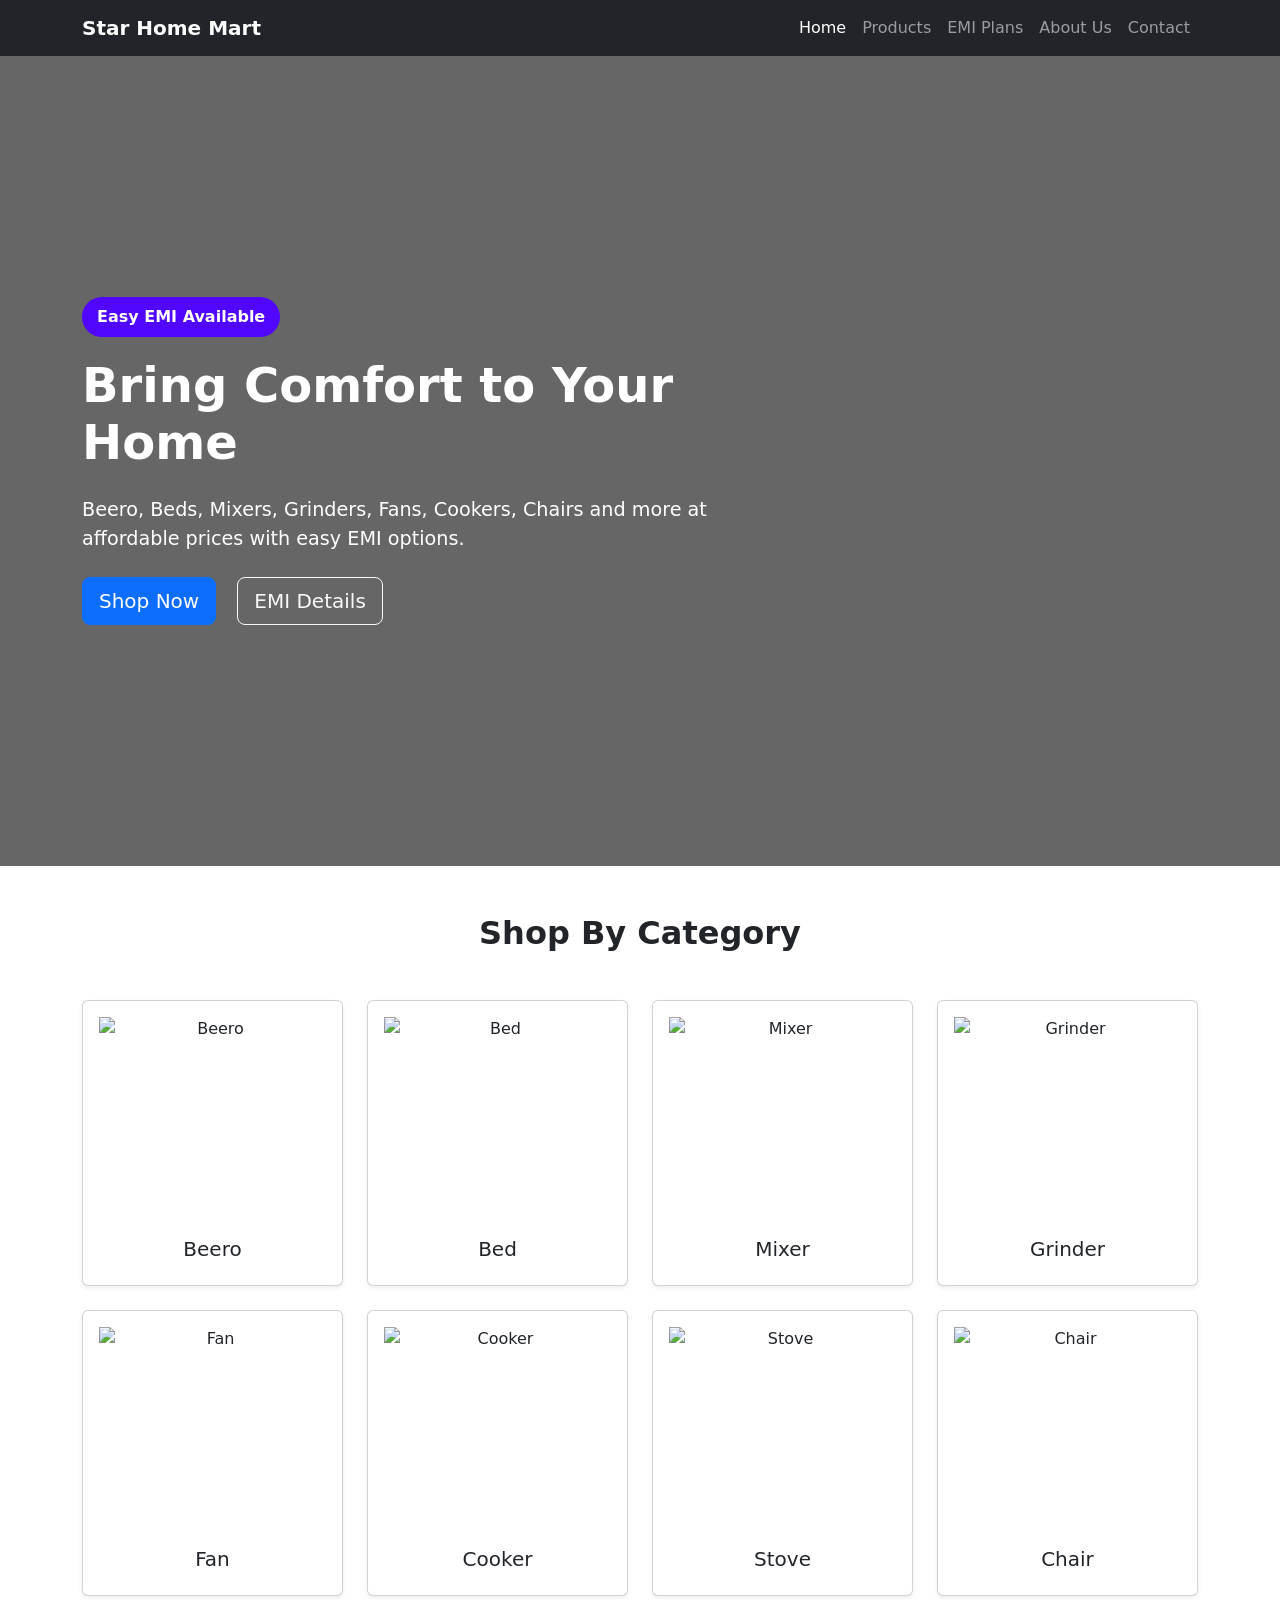
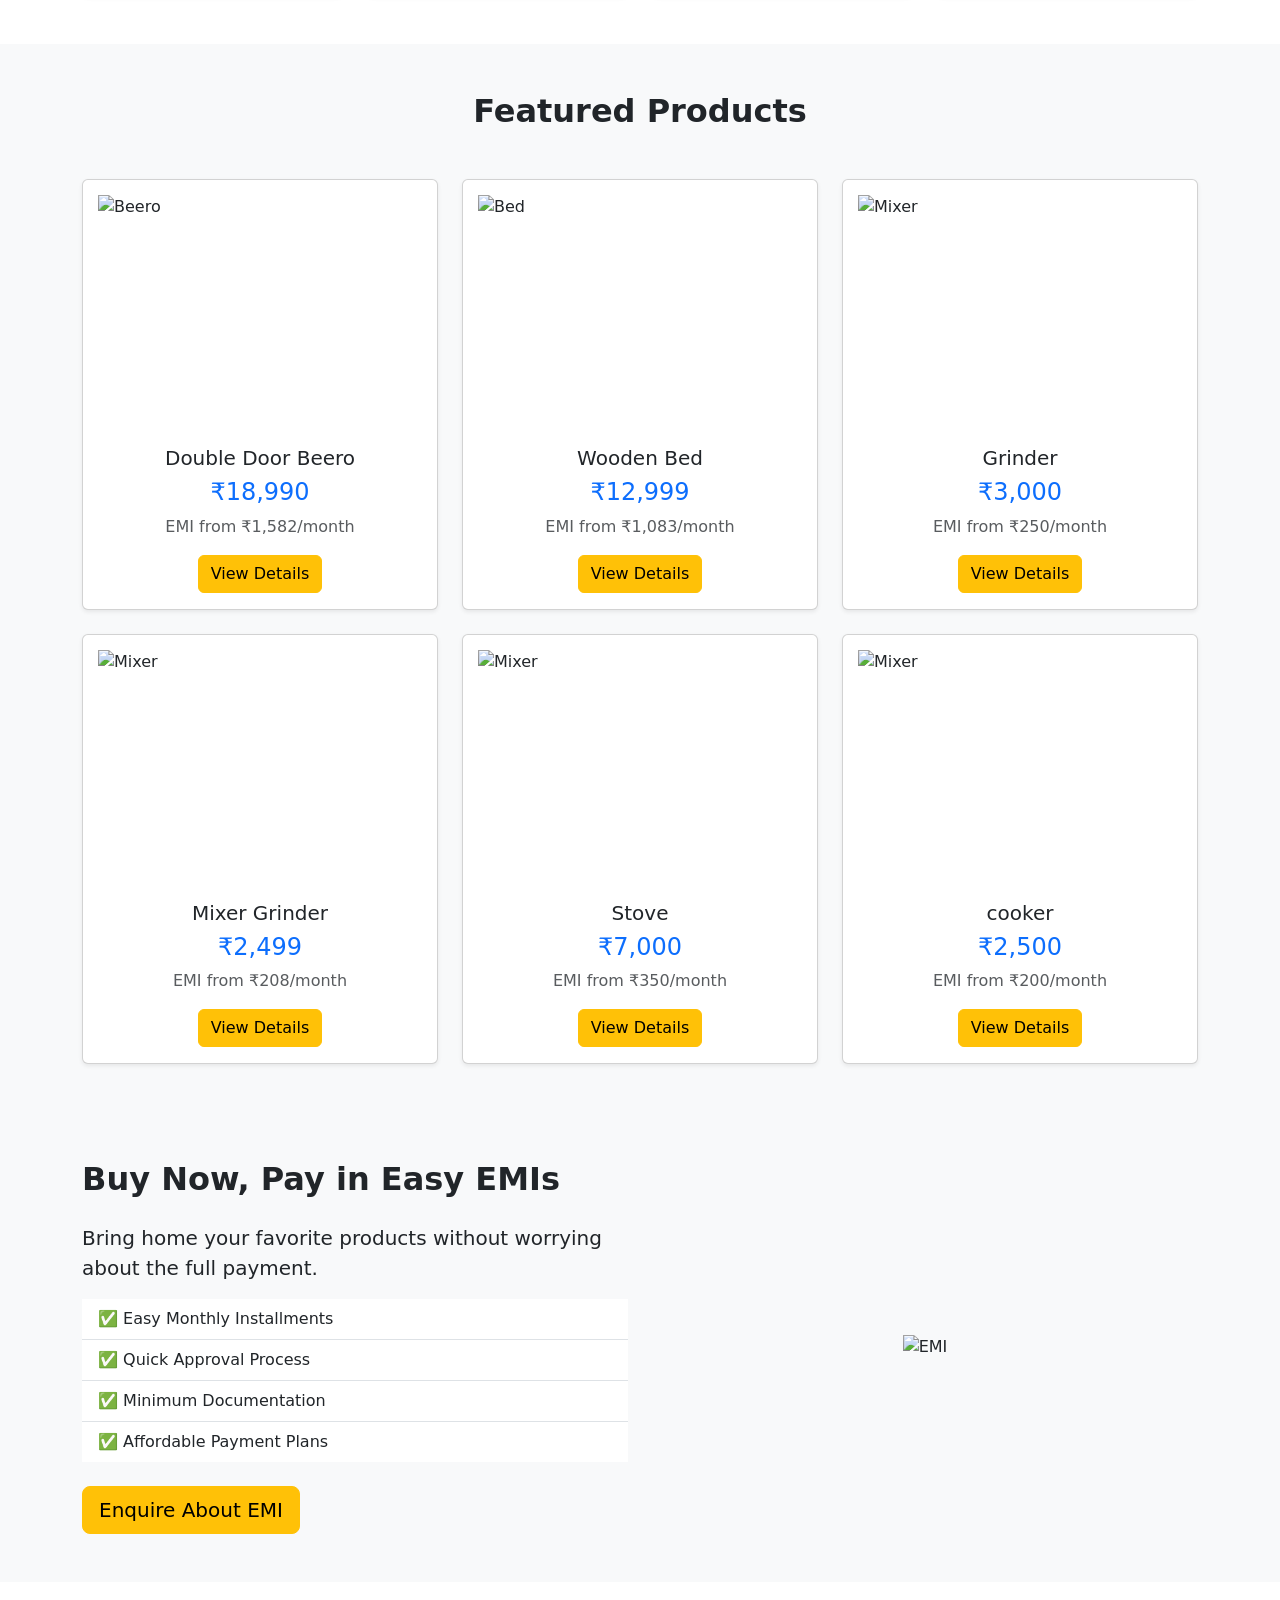
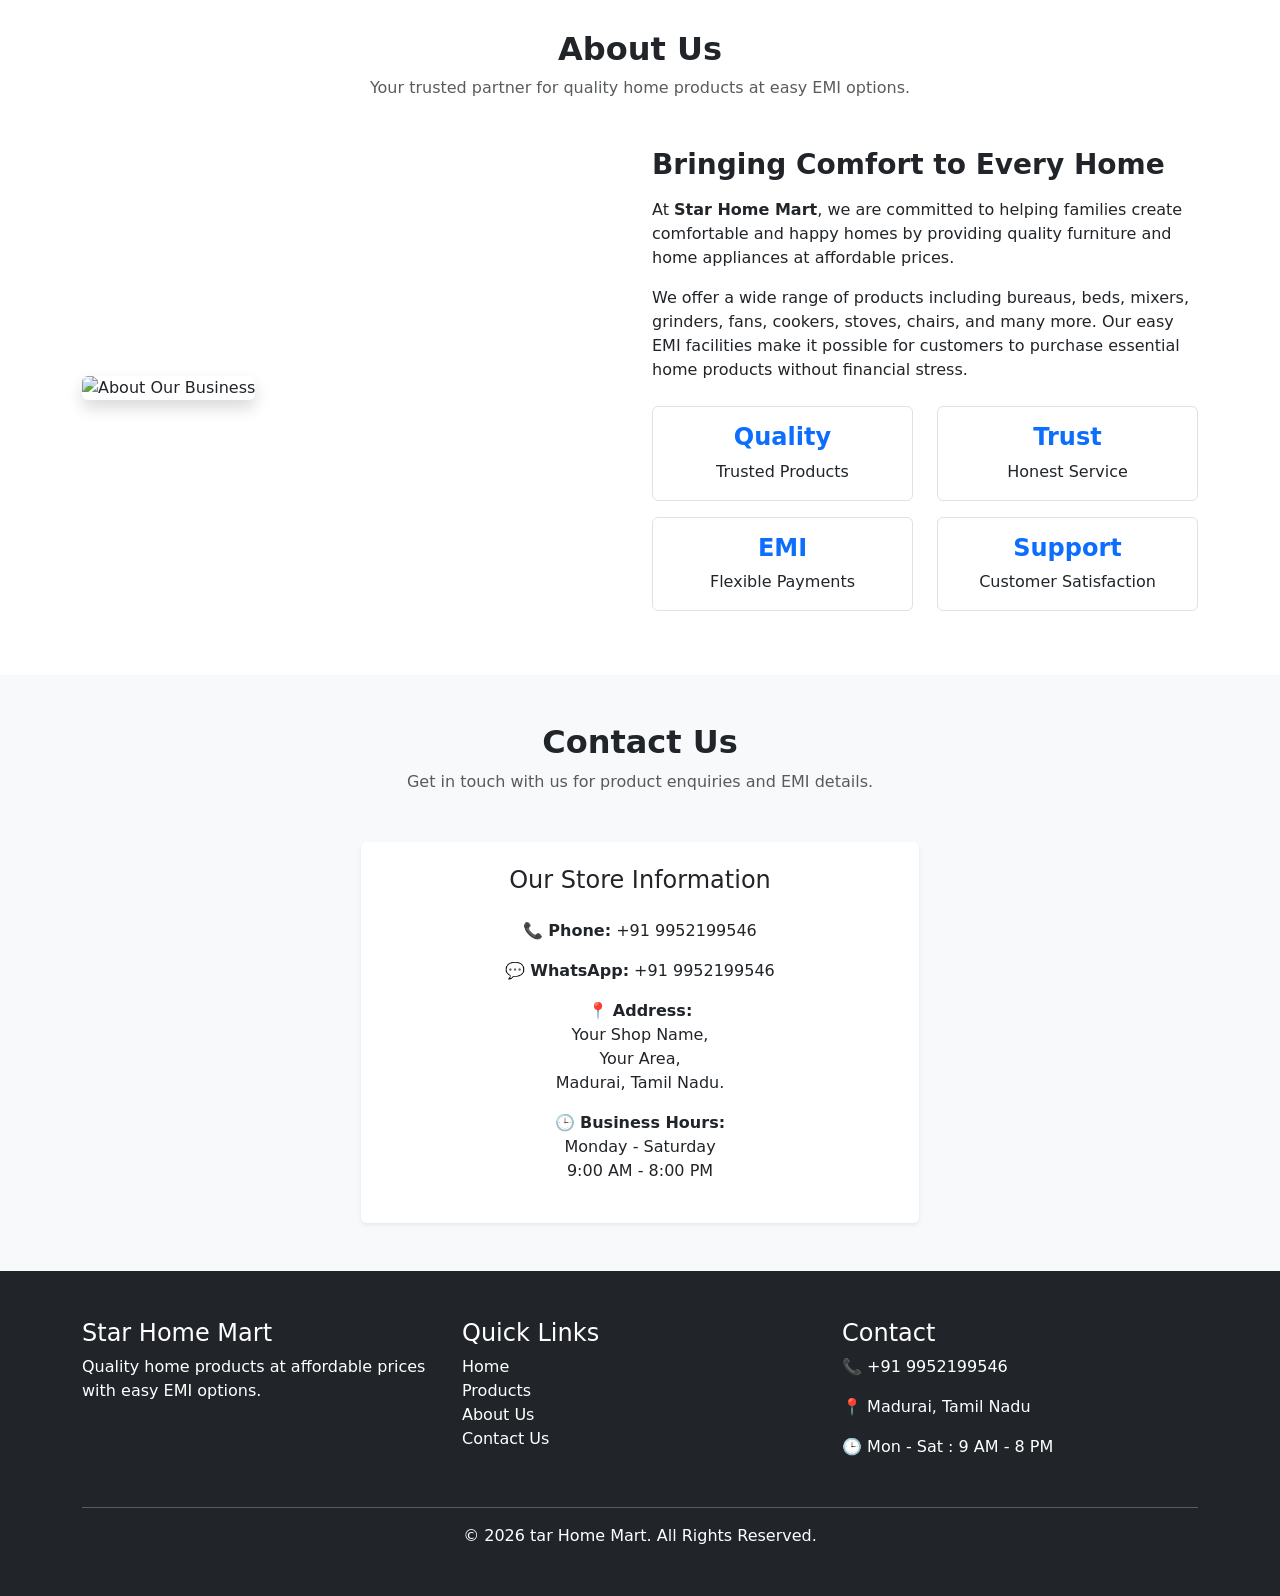
==== index.html @ 1cf05882 "Rename index1.html to index.html" ====
<!DOCTYPE html>
<html lang="en">

<head>
    <meta charset="UTF-8">
    <meta name="viewport" content="width=device-width, initial-scale=1.0">
    <title>Home Mart</title>
</head>

<body>
    <!DOCTYPE html>
    <html lang="en">

    <head>
        <meta charset="UTF-8">
        <meta name="viewport" content="width=device-width, initial-scale=1.0">
        <title>Juman Home Mart</title>
        <link rel="stylesheet" href="index1.css">

        <!-- Bootstrap CSS -->
        <link href="https://cdn.jsdelivr.net/npm/bootstrap@5.3.8/dist/css/bootstrap.min.css" rel="stylesheet">
    </head>

    <body>

        <!-- Navbar Start -->
        <nav class="navbar navbar-expand-lg navbar-dark bg-dark sticky-top">
            <div class="container">

                <a class="navbar-brand fw-bold" href="#home">
                    Star Home Mart
                </a>

                <button class="navbar-toggler" type="button" data-bs-toggle="collapse" data-bs-target="#navbarNav">

                    <span class="navbar-toggler-icon"></span>

                </button>

                <div class="collapse navbar-collapse" id="navbarNav">

                    <ul class="navbar-nav ms-auto">

                        <li class="nav-item">
                            <a class="nav-link active" href="#home">Home</a>
                        </li>

                        <li class="nav-item">
                            <a class="nav-link" href="#products">Products</a>
                        </li>

                        <li class="nav-item">
                            <a class="nav-link" href="#emi">EMI Plans</a>
                        </li>

                        <li class="nav-item">
                            <a class="nav-link" href="#about">About Us</a>
                        </li>

                        <li class="nav-item">
                            <a class="nav-link" href="#contact">Contact</a>
                        </li>

                    </ul>

                </div>

            </div>
        </nav>
        <!-- Navbar End -->


        <!-- Hero Section Start -->
        <section class="hero" id="home">

            <div class="container">

                <div class="row">

                    <div class="col-lg-7">

                        <div class="emi-badge">
                            Easy EMI Available
                        </div>

                        <h1>
                            Bring Comfort to Your Home
                        </h1>

                        <p class="my-4">
                            Beero, Beds, Mixers, Grinders,
                            Fans, Cookers, Chairs and more
                            at affordable prices with easy EMI options.
                        </p>

                        <a href="#" class="btn btn-primary btn-lg me-3">
                            Shop Now
                        </a>

                        <a href="#" class="btn btn-outline-light btn-lg">
                            EMI Details
                        </a>

                    </div>

                </div>

            </div>

        </section>
        <!-- Hero Section End -->
        <!-- Shop By Category Start -->
        <section class="py-5" id="products">
            <div class="container">

                <h2 class="text-center mb-5 fw-bold">
                    Shop By Category
                </h2>

                <div class="row g-4">

                    <div class="col-6 col-md-4 col-lg-3">
                        <div class="card text-center h-200 shadow-sm">
                            <img src="Wardrop.png" class="card-img-top p-3" alt="Beero">
                            <div class="card-body">
                                <h5 class="card-title">Beero</h5>
                            </div>
                        </div>
                    </div>

                    <div class="col-6 col-md-4 col-lg-3">
                        <div class="card text-center h-100 shadow-sm">
                            <img src="bed.png" class="card-img-top p-3" alt="Bed">
                            <div class="card-body">
                                <h5 class="card-title">Bed</h5>
                            </div>
                        </div>
                    </div>

                    <div class="col-6 col-md-4 col-lg-3">
                        <div class="card text-center h-100 shadow-sm">
                            <img src="Mixer.png" class="card-img-top p-3" alt="Mixer">
                            <div class="card-body">
                                <h5 class="card-title">Mixer</h5>
                            </div>
                        </div>
                    </div>

                    <div class="col-6 col-md-4 col-lg-3">
                        <div class="card text-center h-100 shadow-sm">
                            <img src="Grinder.png" class="card-img-top p-3" alt="Grinder">
                            <div class="card-body">
                                <h5 class="card-title">Grinder</h5>
                            </div>
                        </div>
                    </div>

                    <div class="col-6 col-md-4 col-lg-3">
                        <div class="card text-center h-100 shadow-sm">
                            <img src="Fan.png" class="card-img-top p-3" alt="Fan">
                            <div class="card-body">
                                <h5 class="card-title">Fan</h5>
                            </div>
                        </div>
                    </div>

                    <div class="col-6 col-md-4 col-lg-3">
                        <div class="card text-center h-100 shadow-sm">
                            <img src="cooker.png" class="card-img-top p-3" alt="Cooker">
                            <div class="card-body">
                                <h5 class="card-title">Cooker</h5>
                            </div>
                        </div>
                    </div>

                    <div class="col-6 col-md-4 col-lg-3">
                        <div class="card text-center h-100 shadow-sm">
                            <img src="stove.png" class="card-img-top p-3" alt="Stove">
                            <div class="card-body">
                                <h5 class="card-title">Stove</h5>
                            </div>
                        </div>
                    </div>

                    <div class="col-6 col-md-4 col-lg-3">
                        <div class="card text-center h-100 shadow-sm">
                            <img src="chair.png" class="card-img-top p-3" alt="Chair">
                            <div class="card-body">
                                <h5 class="card-title">Chair</h5>
                            </div>
                        </div>
                    </div>

                </div>

            </div>
        </section>
        <!-- Shop By Category End -->
        <section class="py-5 bg-light">
            <div class="container">

                <h2 class="text-center fw-bold mb-5">
                    Featured Products
                </h2>

                <div class="row g-4">

                    <!-- Product 1 -->
                    <div class="col-md-6 col-lg-4">
                        <div class="card h-100 shadow-sm product-card">

                            <img src="Wardrop.png" class="card-img-top" alt="Beero">

                            <div class="card-body text-center">

                                <h5 class="card-title">
                                    Double Door Beero
                                </h5>

                                <h4 class="text-primary">
                                    ₹18,990
                                </h4>

                                <p class="text-muted">
                                    EMI from ₹1,582/month
                                </p>

                                <button class="btn btn-warning">
                                    View Details
                                </button>

                            </div>

                        </div>
                    </div>


                    <!-- Product 2 -->
                    <div class="col-md-6 col-lg-4">
                        <div class="card h-100 shadow-sm product-card">

                            <img src="wooden bed.png" class="card-img-top" alt="Bed">

                            <div class="card-body text-center">

                                <h5 class="card-title">
                                    Wooden Bed
                                </h5>

                                <h4 class="text-primary">
                                    ₹12,999
                                </h4>

                                <p class="text-muted">
                                    EMI from ₹1,083/month
                                </p>

                                <button class="btn btn-warning">
                                    View Details
                                </button>

                            </div>

                        </div>
                    </div>


                    <!-- Product 3 -->
                    <div class="col-md-6 col-lg-4">
                        <div class="card h-100 shadow-sm product-card">

                            <img src="Grinder.png" class="card-img-top" alt="Mixer">

                            <div class="card-body text-center">

                                <h5 class="card-title">
                                    Grinder
                                </h5>

                                <h4 class="text-primary">
                                    ₹3,000
                                </h4>

                                <p class="text-muted">
                                    EMI from ₹250/month
                                </p>

                                <button class="btn btn-warning">
                                    View Details
                                </button>

                            </div>

                        </div>
                    </div>
                    <!-- Product 4-->
                    <div class="col-md-6 col-lg-4">
                        <div class="card h-100 shadow-sm product-card">

                            <img src="Mixer.png" class="card-img-top" alt="Mixer">

                            <div class="card-body text-center">

                                <h5 class="card-title">
                                    Mixer Grinder
                                </h5>

                                <h4 class="text-primary">
                                    ₹2,499
                                </h4>

                                <p class="text-muted">
                                    EMI from ₹208/month
                                </p>

                                <button class="btn btn-warning">
                                    View Details
                                </button>

                            </div>

                        </div>
                    </div>
                    <!--product 5-->
                    <div class="col-md-6 col-lg-4">
                        <div class="card h-100 shadow-sm product-card">

                            <img src="stove.png" class="card-img-top" alt="Mixer">

                            <div class="card-body text-center">

                                <h5 class="card-title">
                                    Stove
                                </h5>

                                <h4 class="text-primary">
                                    ₹7,000
                                </h4>

                                <p class="text-muted">
                                    EMI from ₹350/month
                                </p>

                                <button class="btn btn-warning">
                                    View Details
                                </button>

                            </div>

                        </div>
                    </div>
                    <!--product 6-->

                    <div class="col-md-6 col-lg-4">
                        <div class="card h-100 shadow-sm product-card">

                            <img src="cooker.png" class="card-img-top" alt="Mixer">

                            <div class="card-body text-center">

                                <h5 class="card-title">
                                    cooker
                                </h5>

                                <h4 class="text-primary">
                                    ₹2,500
                                </h4>

                                <p class="text-muted">
                                    EMI from ₹200/month
                                </p>

                                <button class="btn btn-warning">
                                    View Details
                                </button>

                            </div>

                        </div>
                    </div>

                </div>

            </div>
        </section>
        <!-- EMI Section Start -->
        <section class="py-5 emi-section" id="emi">

            <div class="container">

                <div class="row align-items-center">

                    <div class="col-lg-6">

                        <h2 class="fw-bold mb-4">
                            Buy Now, Pay in Easy EMIs
                        </h2>

                        <p class="lead">
                            Bring home your favorite products without worrying about the full payment.
                        </p>

                        <ul class="list-group list-group-flush">

                            <li class="list-group-item">
                                ✅ Easy Monthly Installments
                            </li>

                            <li class="list-group-item">
                                ✅ Quick Approval Process
                            </li>

                            <li class="list-group-item">
                                ✅ Minimum Documentation
                            </li>

                            <li class="list-group-item">
                                ✅ Affordable Payment Plans
                            </li>

                        </ul>

                        <a href="#contact" class="btn btn-warning btn-lg mt-4">
                            Enquire About EMI
                        </a>

                    </div>

                    <div class="col-lg-6 text-center">

                        <img src="emi.png" class="img-fluid" alt="EMI">

                    </div>

                </div>

            </div>



        </section>
        <!-- EMI Section End -->
        <!-- About Us Section Start -->
        <section class="py-5" id="about">

            <div class="container">

                <div class="text-center mb-5">
                    <h2 class="fw-bold">About Us</h2>
                    <p class="text-muted">
                        Your trusted partner for quality home products at easy EMI options.
                    </p>
                </div>

                <div class="row align-items-center">

                    <div class="col-lg-6">

                        <img src="picture2.png" class="img-fluid rounded shadow" alt="About Our Business">

                    </div>

                    <div class="col-lg-6">

                        <h3 class="fw-bold mb-3">
                            Bringing Comfort to Every Home
                        </h3>

                        <p>
                            At <strong>Star Home Mart</strong>, we are committed to helping families
                            create comfortable and happy homes by providing quality furniture and home appliances at
                            affordable prices.
                        </p>

                        <p>
                            We offer a wide range of products including bureaus, beds, mixers, grinders,
                            fans, cookers, stoves, chairs, and many more. Our easy EMI facilities make it
                            possible for customers to purchase essential home products without financial stress.
                        </p>

                        <div class="row mt-4">

                            <div class="col-6 mb-3">
                                <div class="p-3 border rounded text-center">
                                    <h4 class="text-primary fw-bold">Quality</h4>
                                    <p class="mb-0">Trusted Products</p>
                                </div>
                            </div>

                            <div class="col-6 mb-3">
                                <div class="p-3 border rounded text-center">
                                    <h4 class="text-primary fw-bold">Trust</h4>
                                    <p class="mb-0">Honest Service</p>
                                </div>
                            </div>

                            <div class="col-6 mb-3">
                                <div class="p-3 border rounded text-center">
                                    <h4 class="text-primary fw-bold">EMI</h4>
                                    <p class="mb-0">Flexible Payments</p>
                                </div>
                            </div>

                            <div class="col-6 mb-3">
                                <div class="p-3 border rounded text-center">
                                    <h4 class="text-primary fw-bold">Support</h4>
                                    <p class="mb-0">Customer Satisfaction</p>
                                </div>
                            </div>

                        </div>

                    </div>

                </div>

            </div>

        </section>
        <!-- About Us Section End -->
        <!-- Contact Us Section Start -->
        <section class="py-5 bg-light" id="contact">

            <div class="container">

                <div class="text-center mb-5">
                    <h2 class="fw-bold">Contact Us</h2>
                    <p class="text-muted">
                        Get in touch with us for product enquiries and EMI details.
                    </p>
                </div>

                <div class="row g-4">

                    <!-- Contact Details -->
                    <center>
                        <div class="col-lg-6" id="contact">

                            <div class="card shadow-sm h-100">

                                <div class="card-body p-4">

                                    <h4 class="mb-4">Our Store Information</h4>

                                    <p>
                                        📞 <strong>Phone:</strong> +91 9952199546
                                    </p>

                                    <p>
                                        💬 <strong>WhatsApp:</strong> +91 9952199546
                                    </p>

                                    <p>
                                        📍 <strong>Address:</strong><br>
                                        Your Shop Name,<br>
                                        Your Area,<br>
                                        Madurai, Tamil Nadu.
                                    </p>

                                    <p>
                                        🕒 <strong>Business Hours:</strong><br>
                                        Monday - Saturday<br>
                                        9:00 AM - 8:00 PM
                                    </p>

                                </div>

                            </div>

                        </div>


                    </center>

        </section>
        <!-- Contact Us Section End -->
        <!-- Footer Start -->
        <footer class="bg-dark text-white py-5">

            <div class="container">

                <div class="row">

                    <!-- Business Info -->
                    <div class="col-md-4 mb-4">

                        <h4>Star Home Mart</h4>

                        <p>
                            Quality home products at affordable prices with easy EMI options.
                        </p>

                    </div>

                    <!-- Quick Links -->
                    <div class="col-md-4 mb-4">

                        <h4>Quick Links</h4>

                        <ul class="list-unstyled">

                            <li>
                                <a href="#home" class="text-white text-decoration-none">
                                    Home
                                </a>
                            </li>

                            <li>
                                <a href="#products" class="text-white text-decoration-none">
                                    Products
                                </a>
                            </li>

                            <li>
                                <a href="#about" class="text-white text-decoration-none">
                                    About Us
                                </a>
                            </li>

                            <li>
                                <a href="#contact" class="text-white text-decoration-none">
                                    Contact Us
                                </a>
                            </li>

                        </ul>

                    </div>

                    <!-- Contact Details -->
                    <div class="col-md-4">

                        <h4>Contact</h4>

                        <p>📞 +91 9952199546</p>

                        <p>📍 Madurai, Tamil Nadu</p>

                        <p>🕒 Mon - Sat : 9 AM - 8 PM</p>

                    </div>

                </div>

                <hr>

                <div class="text-center">

                    <p class="mb-0">
                        © 2026 <S>



                        </S>tar Home Mart. All Rights Reserved.
                    </p>

                </div>

            </div>

        </footer>
        <!-- Footer End -->

        <!-- Bootstrap JS -->
        <script src="https://cdn.jsdelivr.net/npm/bootstrap@5.3.8/dist/js/bootstrap.bundle.min.js"></script>

    </body>

    </html>
---- index1.css ----
.hero {
            background: linear-gradient(rgba(0, 0, 0, 0.6),
                    rgba(0, 0, 0, 0.6)),
                url("picture2.png");
            background-size: cover;
            background-position: center;
            color: white;
            min-height: 90vh;
            display: flex;
            align-items: center;
        }

        .hero h1 {
            font-size: 3rem;
            font-weight: bold;
        }

        .hero p {
            font-size: 1.2rem;
        }

        .emi-badge {
            background-color: #5107ff;
            color: white;
            font-weight: bold;
            padding: 8px 15px;
            border-radius: 20px;
            display: inline-block;
            margin-bottom: 20px;
        }

        .card img {
            width: 100%;
            height: 220px;
            object-fit: contain;
            padding: 10px;

        }

        .card {
            transition: 0.3s;
        }

        .card:hover {
            transform: translateY(-10px);
        }

        .product-card {
            transition: 0.3s;
        }

        .product-card:hover {
            transform: translateY(-10px);
        }

        .product-card img {
            height: 250px;
            object-fit: contain;
            padding: 15px;
        }

        .emi-section {
            background-color: #f8f9fa;
        }

        .emi-section img {
            max-height: 350px;
        }

        #about img {
            max-height: 450px;
            object-fit: cover;
        }

        #about .border {
            transition: 0.3s;
        }

        #about .border:hover {
            transform: translateY(-5px);
            box-shadow: 0 8px 20px rgba(0, 0, 0, 0.1);
        }

        #contact .card {
            border: none;
            transition: 0.3s;
        }

        #contact .card:hover {
            transform: translateY(-5px);
        }

        .whatsapp-float {
            position: fixed;
            bottom: 20px;
            right: 20px;

            width: 60px;
            height: 60px;

            background-color: #25D366;
            color: white;

            border-radius: 50%;

            display: flex;
            justify-content: center;
            align-items: center;

            font-size: 30px;
            text-decoration: none;

            box-shadow: 0 4px 10px rgba(0, 0, 0, 0.3);

            z-index: 1000;

            transition: 0.3s;
        }

        .whatsapp-float:hover {
            transform: scale(1.1);
            color: white;
        }
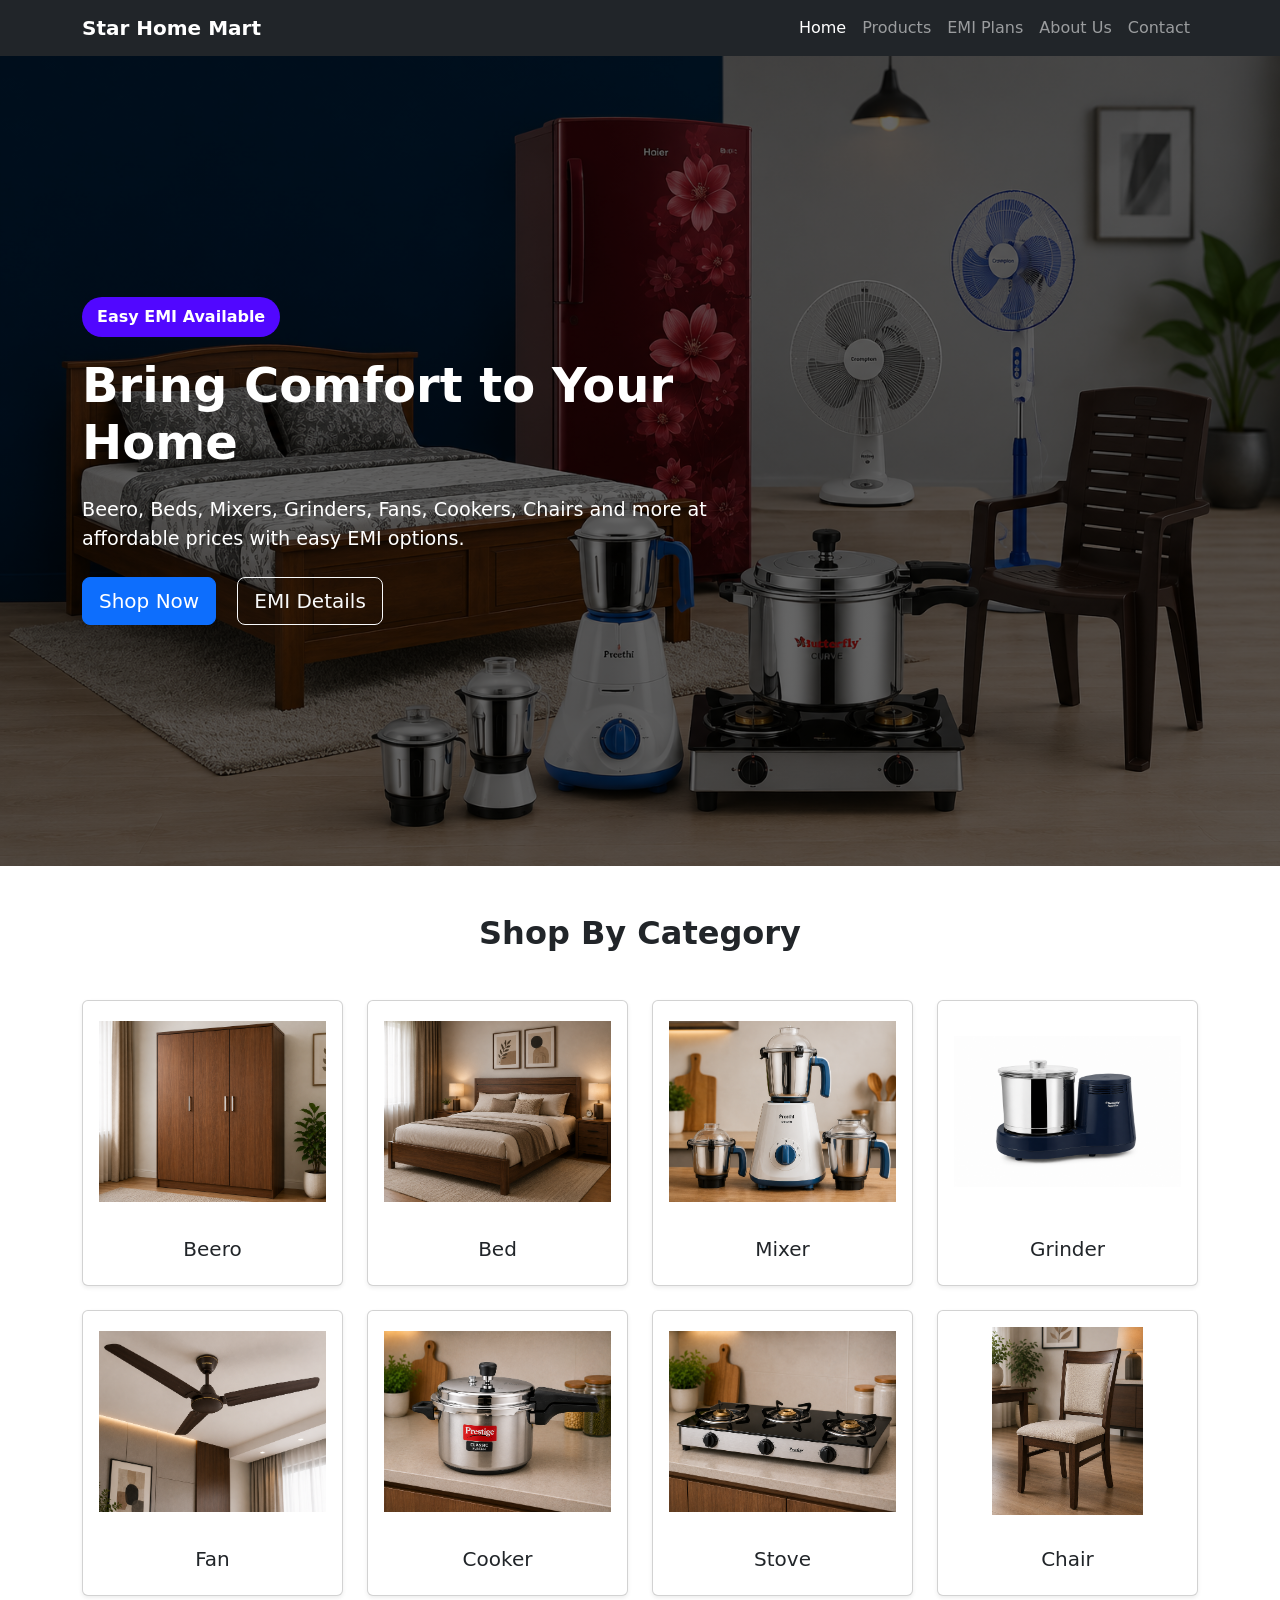
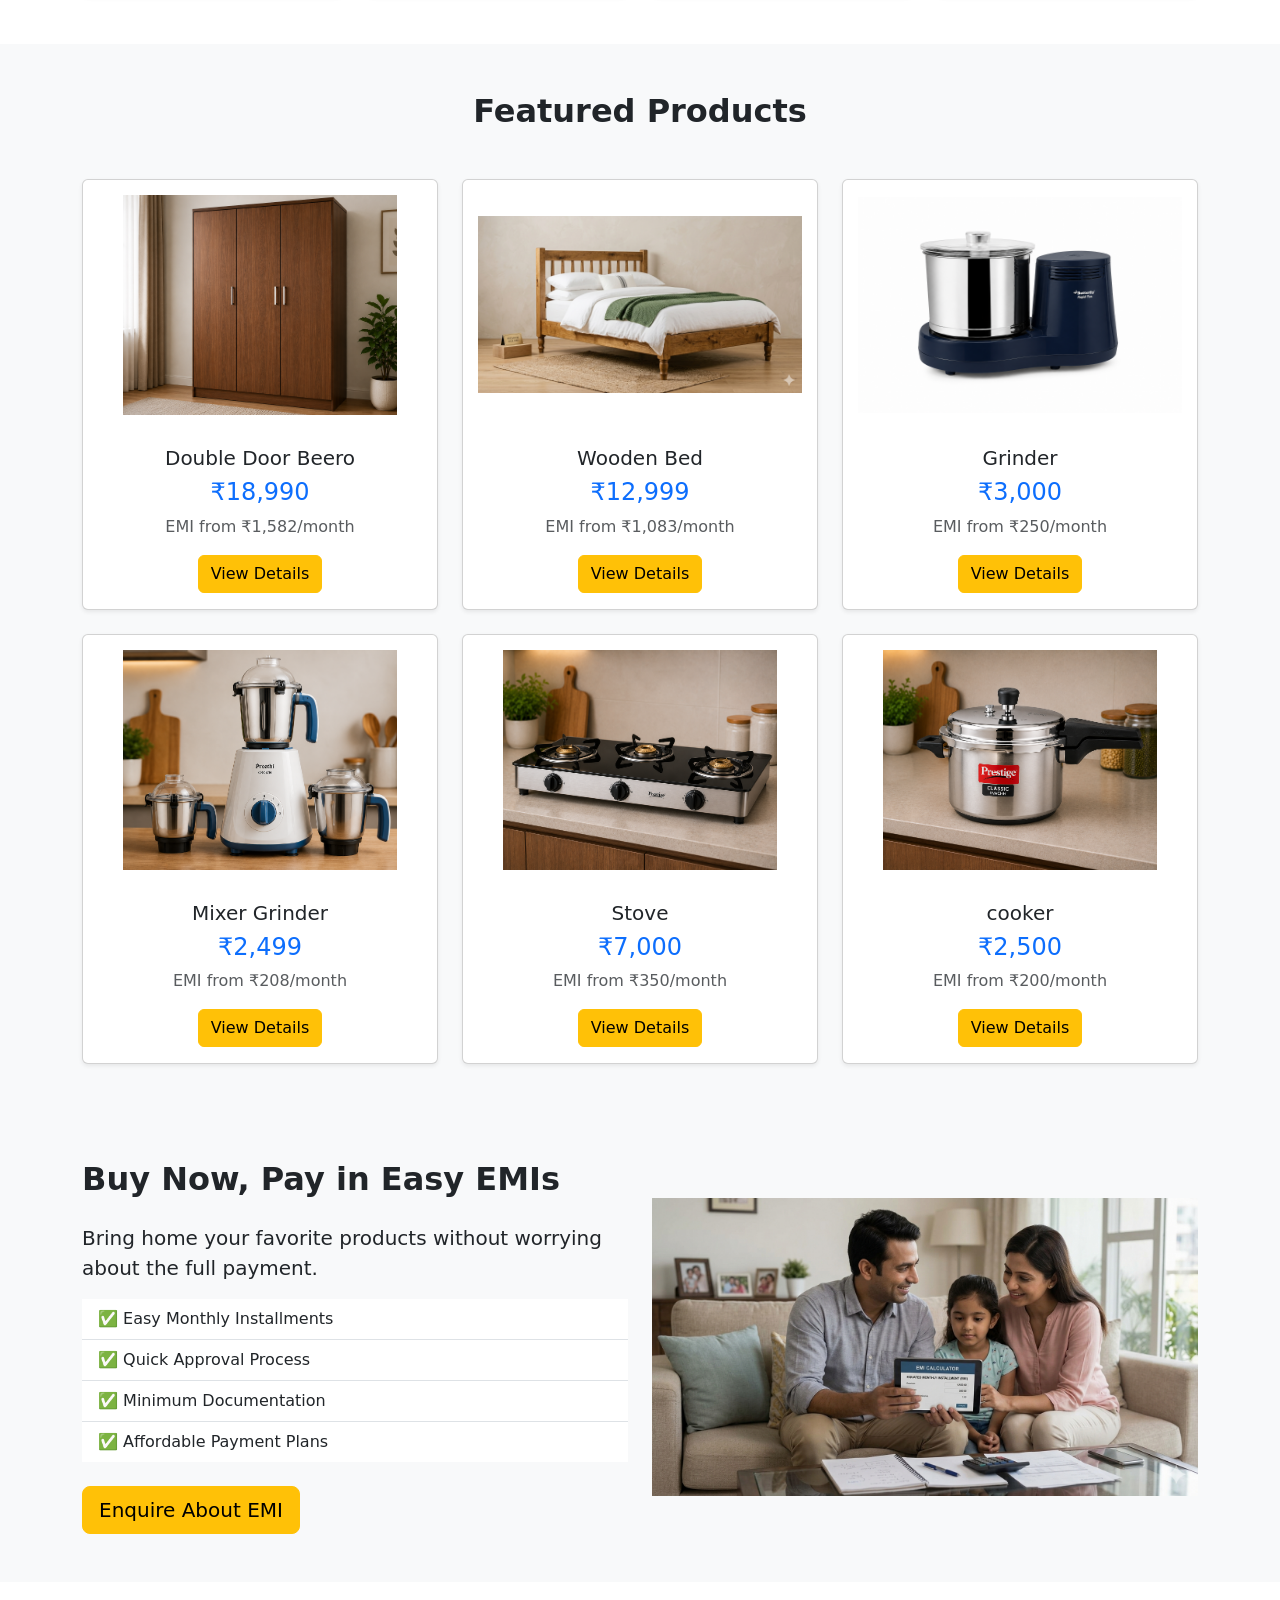
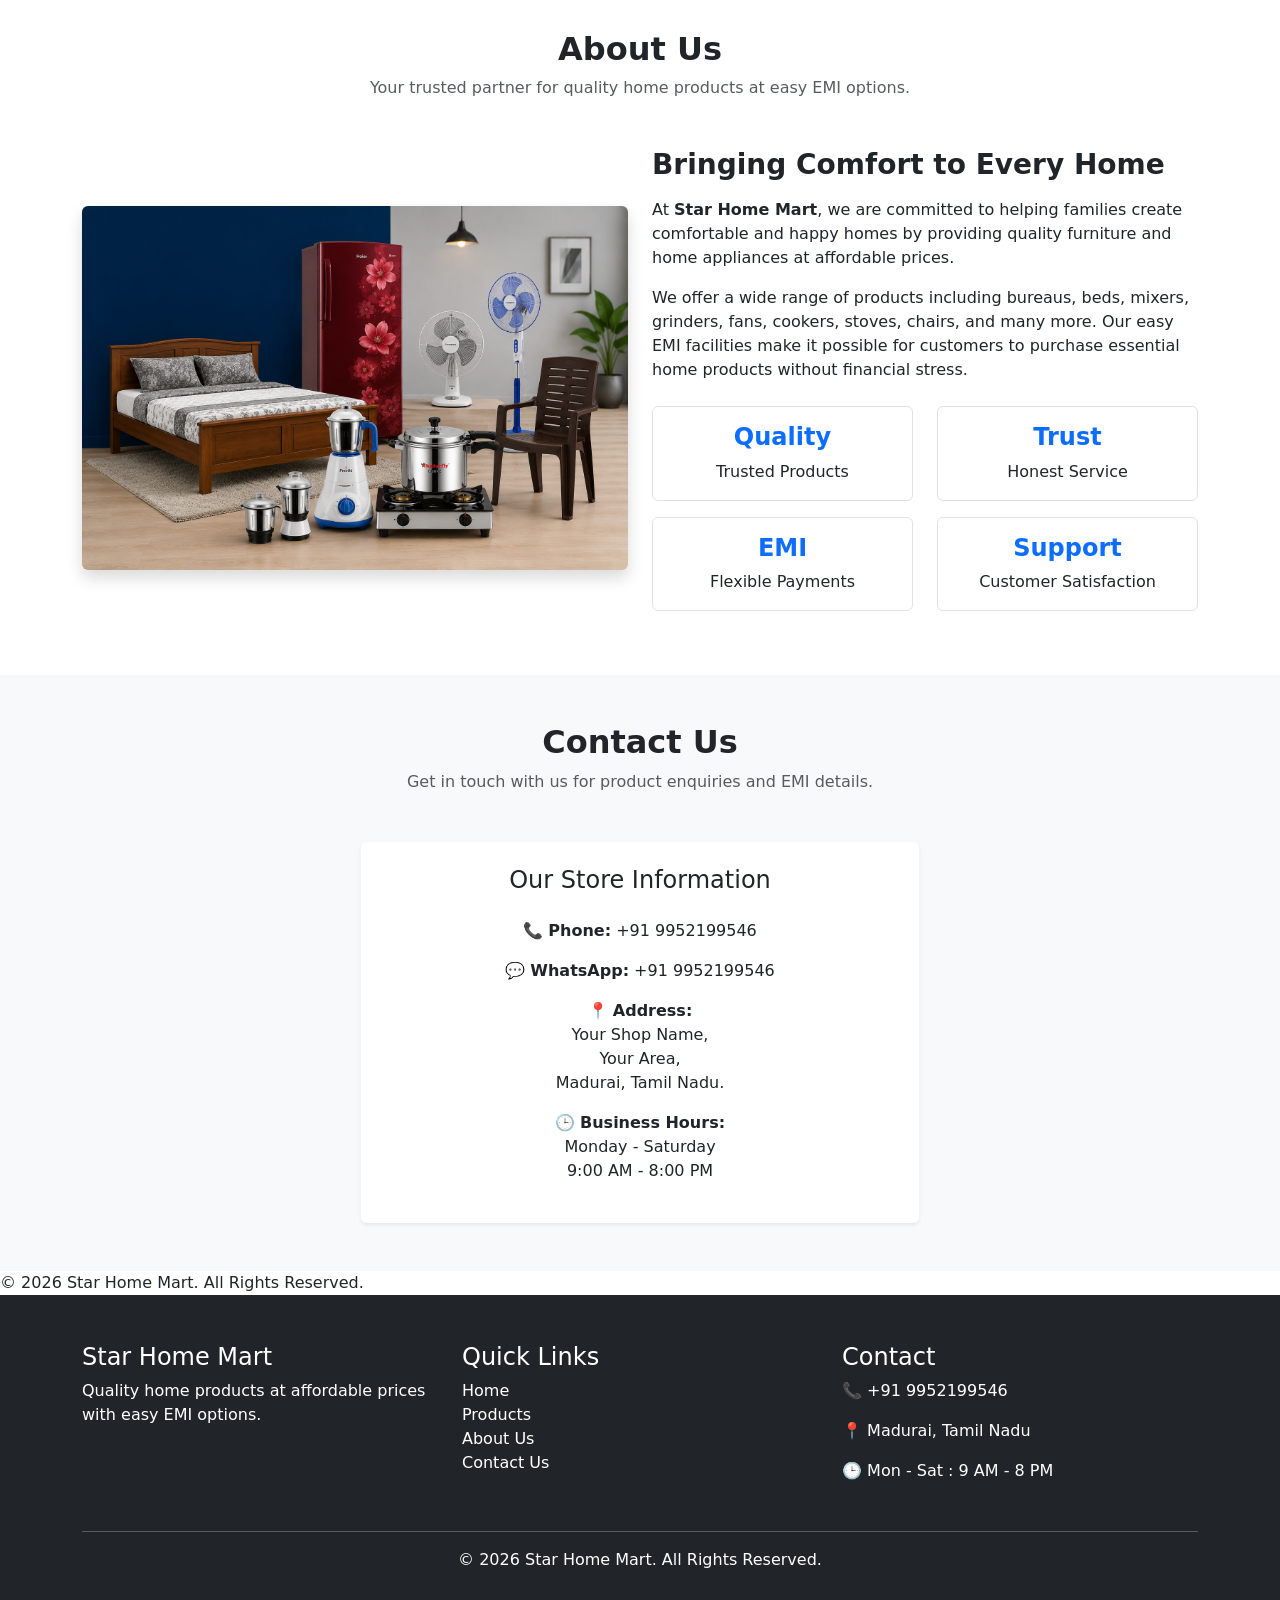
==== commit 73da79d7: "Add files via upload" ====
--- a/index.html
+++ b/index.html
@@ -15,7 +15,7 @@
         <meta charset="UTF-8">
         <meta name="viewport" content="width=device-width, initial-scale=1.0">
         <title>Juman Home Mart</title>
-        <link rel="stylesheet" href="index1.css">
+        <link rel="stylesheet" href="styles.css">
 
         <!-- Bootstrap CSS -->
         <link href="https://cdn.jsdelivr.net/npm/bootstrap@5.3.8/dist/css/bootstrap.min.css" rel="stylesheet">
@@ -575,7 +575,8 @@
         </section>
         <!-- Contact Us Section End -->
         <!-- Footer Start -->
-        <footer class="bg-dark text-white py-5">
+                        © 2026 Star Home Mart. All Rights Reserved.
+                                <footer class="bg-dark text-white py-5">
 
             <div class="container">
 
@@ -647,11 +648,7 @@
                 <div class="text-center">
 
                     <p class="mb-0">
-                        © 2026 <S>
-
-
-
-                        </S>tar Home Mart. All Rights Reserved.
+                        © 2026 Star Home Mart. All Rights Reserved.
                     </p>
 
                 </div>
@@ -666,4 +663,4 @@
 
     </body>
 
-    </html>
+    </html>
--- a/styles.css
+++ b/styles.css
@@ -0,0 +1,123 @@
+        .hero {
+            background: linear-gradient(rgba(0, 0, 0, 0.6),
+                    rgba(0, 0, 0, 0.6)),
+                url("picture2.png");
+            background-size: cover;
+            background-position: center;
+            color: white;
+            min-height: 90vh;
+            display: flex;
+            align-items: center;
+        }
+
+        .hero h1 {
+            font-size: 3rem;
+            font-weight: bold;
+        }
+
+        .hero p {
+            font-size: 1.2rem;
+        }
+
+        .emi-badge {
+            background-color: #5107ff;
+            color: white;
+            font-weight: bold;
+            padding: 8px 15px;
+            border-radius: 20px;
+            display: inline-block;
+            margin-bottom: 20px;
+        }
+
+        .card img {
+            width: 100%;
+            height: 220px;
+            object-fit: contain;
+            padding: 10px;
+
+        }
+
+        .card {
+            transition: 0.3s;
+        }
+
+        .card:hover {
+            transform: translateY(-10px);
+        }
+
+        .product-card {
+            transition: 0.3s;
+        }
+
+        .product-card:hover {
+            transform: translateY(-10px);
+        }
+
+        .product-card img {
+            height: 250px;
+            object-fit: contain;
+            padding: 15px;
+        }
+
+        .emi-section {
+            background-color: #f8f9fa;
+        }
+
+        .emi-section img {
+            max-height: 350px;
+        }
+
+        #about img {
+            max-height: 450px;
+            object-fit: cover;
+        }
+
+        #about .border {
+            transition: 0.3s;
+        }
+
+        #about .border:hover {
+            transform: translateY(-5px);
+            box-shadow: 0 8px 20px rgba(0, 0, 0, 0.1);
+        }
+
+        #contact .card {
+            border: none;
+            transition: 0.3s;
+        }
+
+        #contact .card:hover {
+            transform: translateY(-5px);
+        }
+
+        .whatsapp-float {
+            position: fixed;
+            bottom: 20px;
+            right: 20px;
+
+            width: 60px;
+            height: 60px;
+
+            background-color: #25D366;
+            color: white;
+
+            border-radius: 50%;
+
+            display: flex;
+            justify-content: center;
+            align-items: center;
+
+            font-size: 30px;
+            text-decoration: none;
+
+            box-shadow: 0 4px 10px rgba(0, 0, 0, 0.3);
+
+            z-index: 1000;
+
+            transition: 0.3s;
+        }
+
+        .whatsapp-float:hover {
+            transform: scale(1.1);
+            color: white;
+        }
